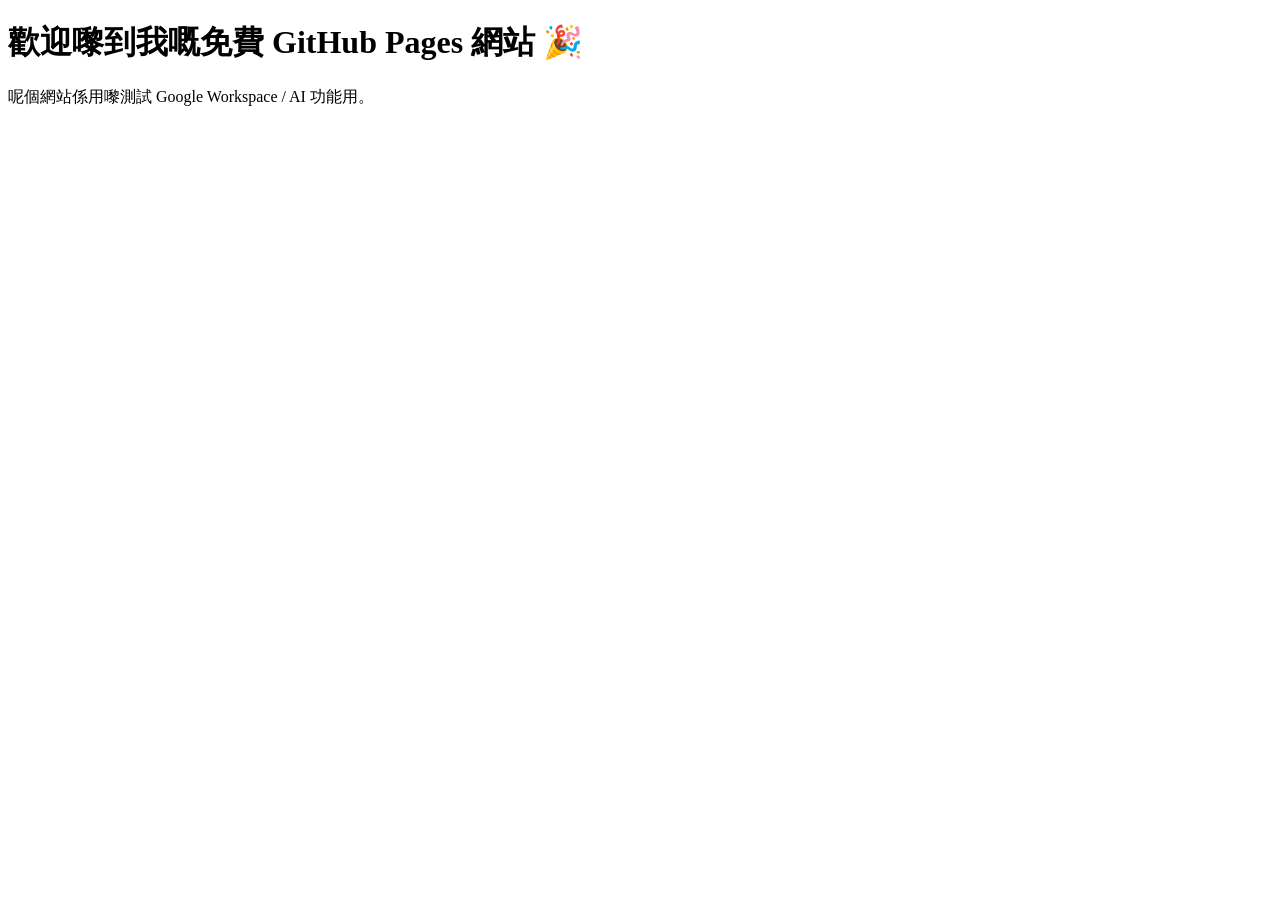
==== index.html @ 7fa21657 "Add files via upload" ====
<!DOCTYPE html>
<html>
<head>
  <meta charset="UTF-8">
  <title>My Test Site</title>
</head>
<body>
  <h1>歡迎嚟到我嘅免費 GitHub Pages 網站 🎉</h1>
  <p>呢個網站係用嚟測試 Google Workspace / AI 功能用。</p>
</body>
</html>
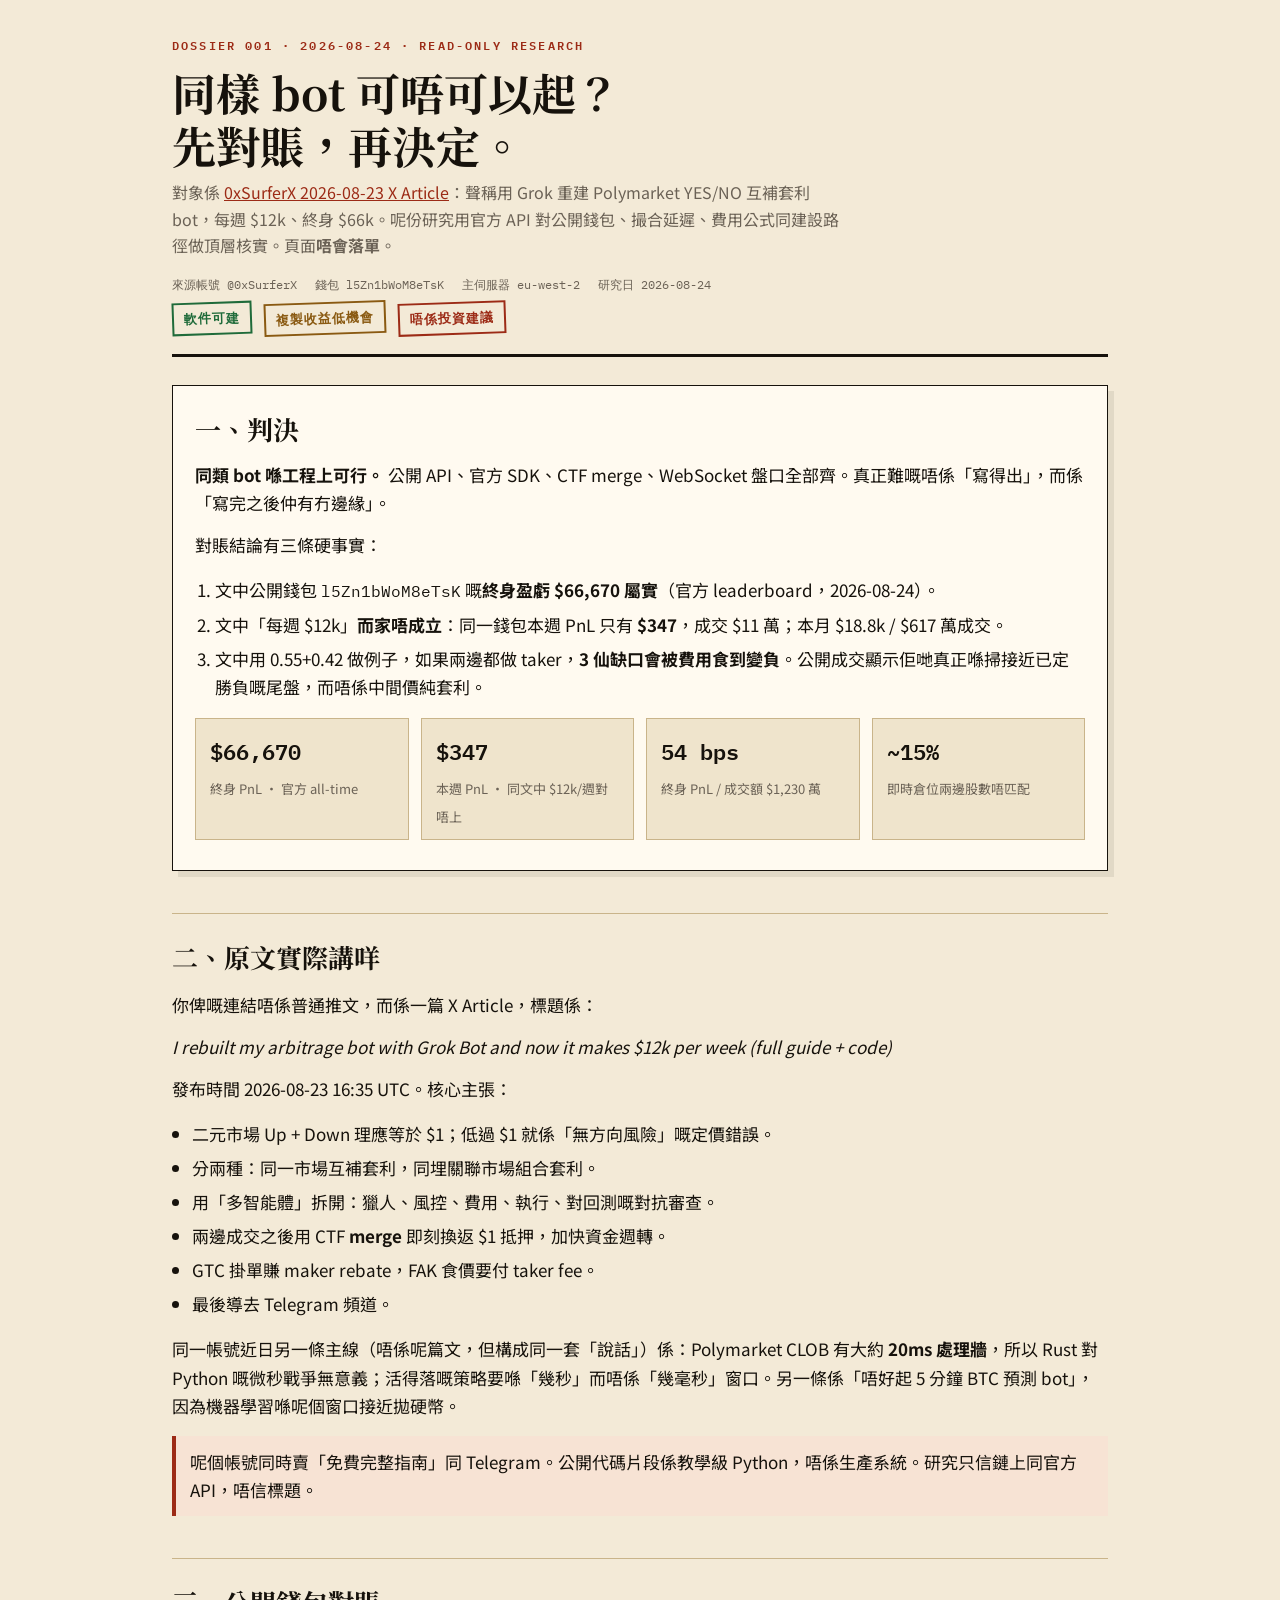
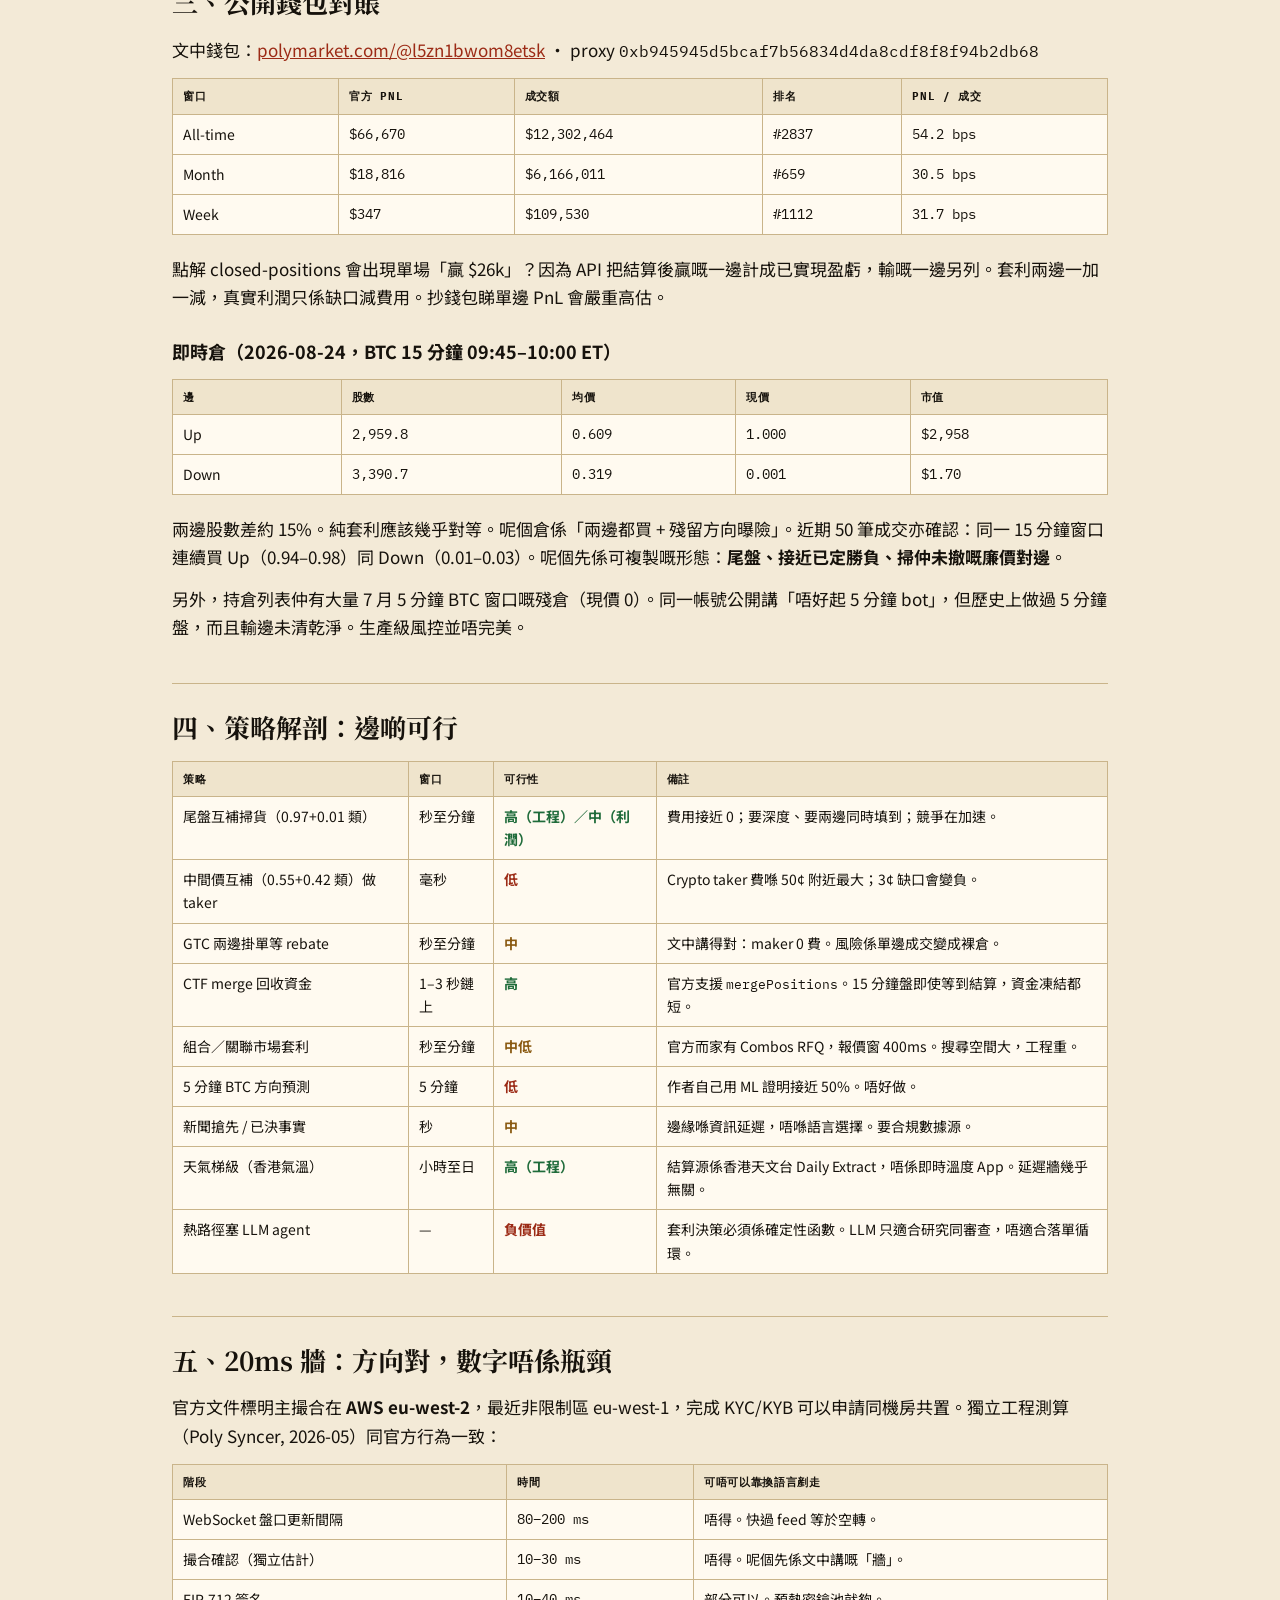
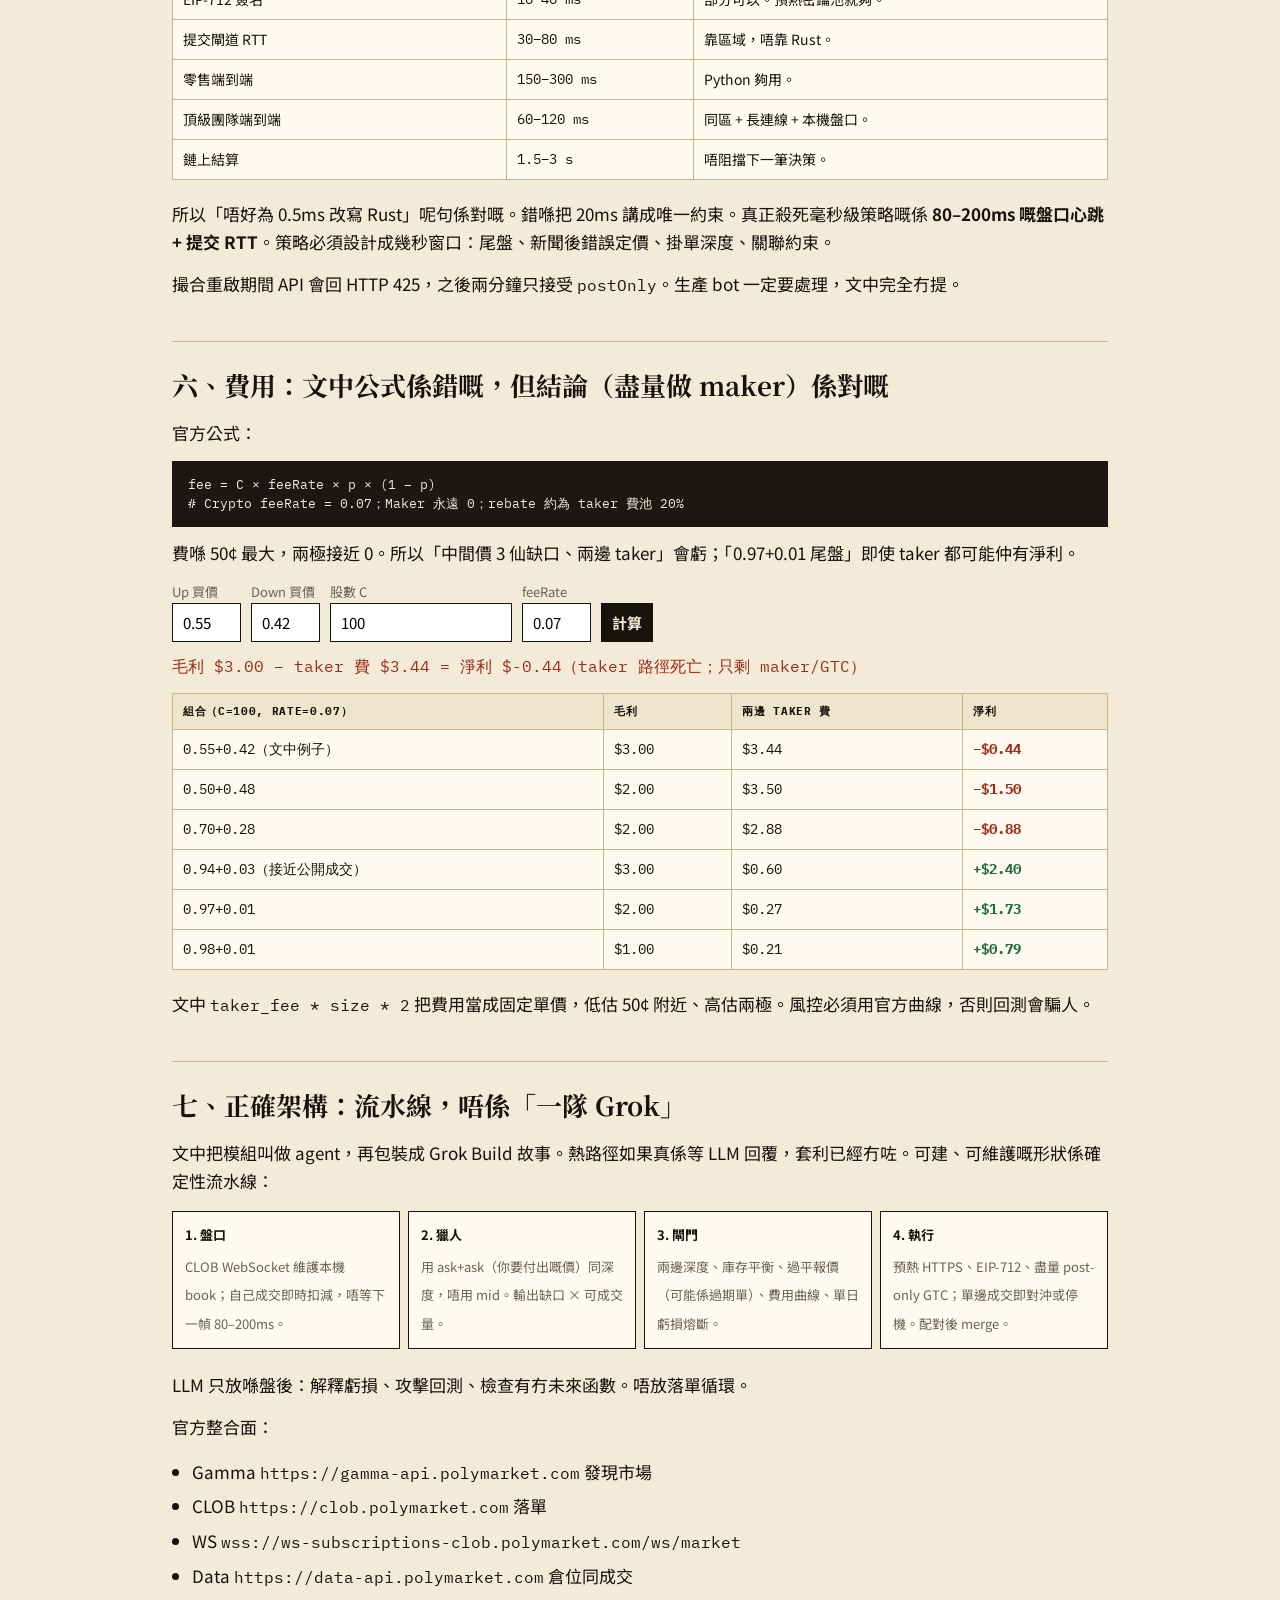
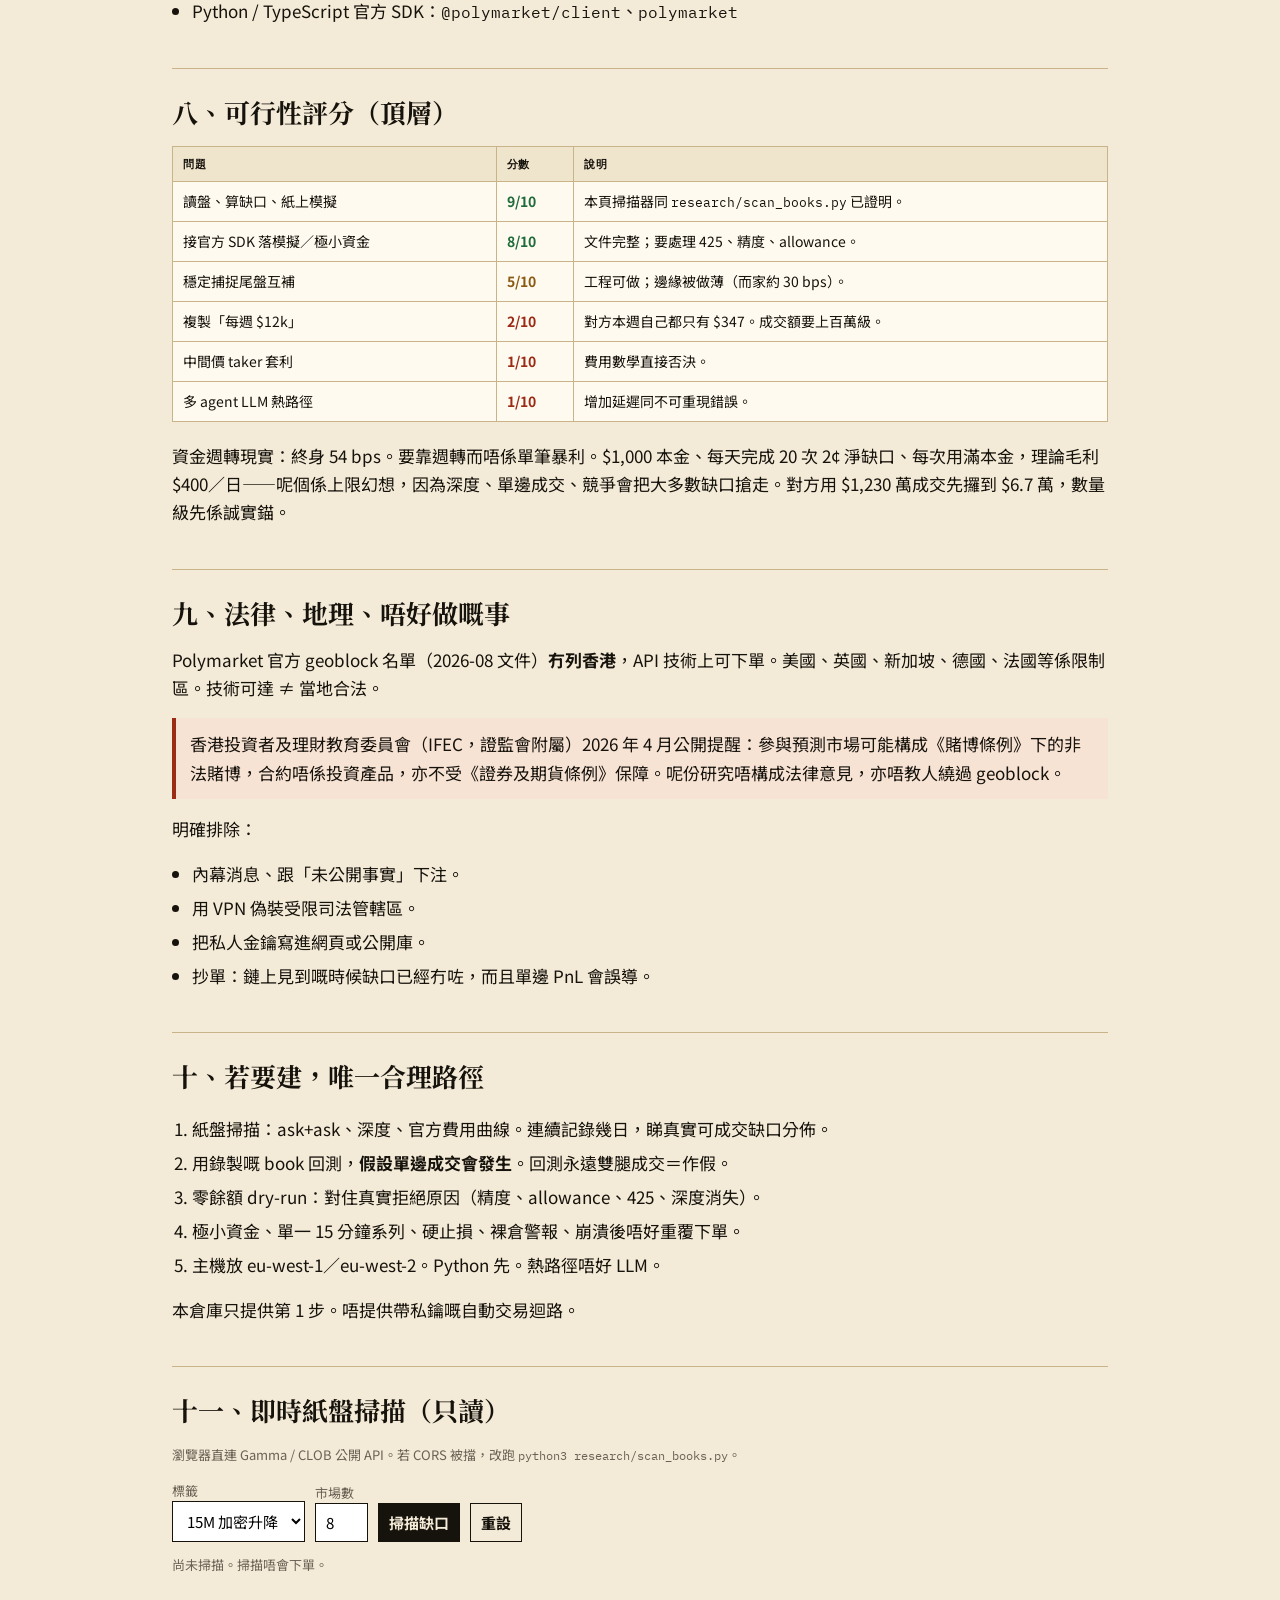
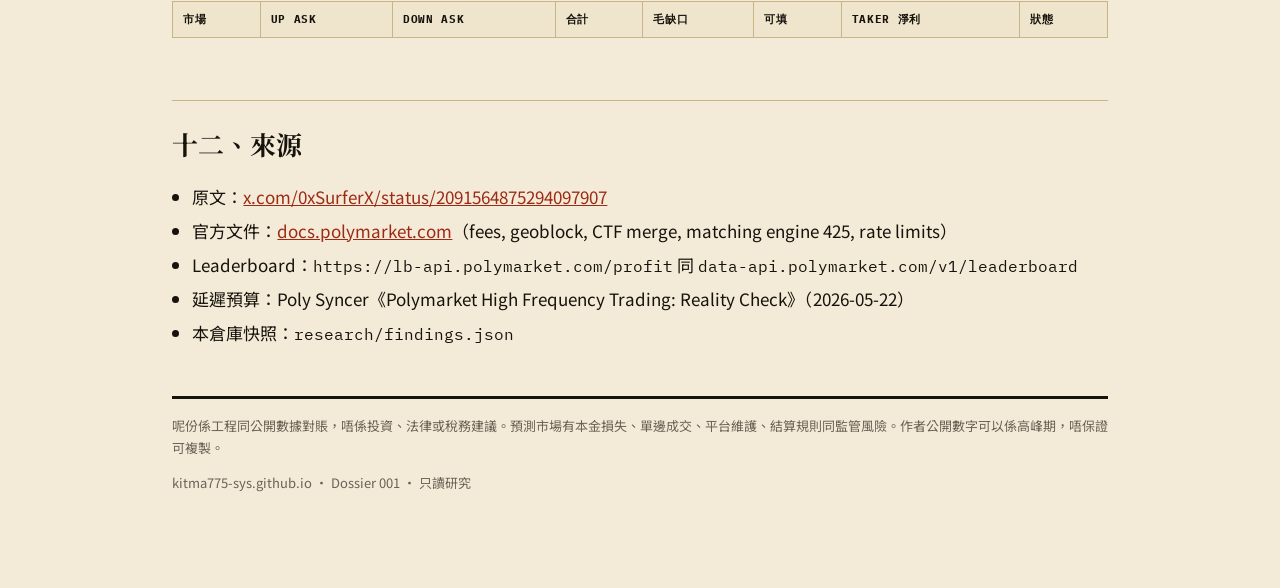
==== commit cc3fb59a: "Publish Polymarket arb-bot feasibility dossier Research the 0xSurferX article against official leade" ====
--- a/index.html
+++ b/index.html
@@ -1,11 +1,569 @@
 <!DOCTYPE html>
-<html>
+<html lang="zh-Hant">
 <head>
-  <meta charset="UTF-8">
-  <title>My Test Site</title>
+  <meta charset="UTF-8" />
+  <meta name="viewport" content="width=device-width, initial-scale=1" />
+  <title>同類 Bot 可行性研究｜0xSurferX Polymarket 套利文對賬</title>
+  <meta name="description" content="根據 0xSurferX 2026-08-23 X Article，對公開錢包、撮合延遲、費用公式與建設同類 bot 的可行性做頂層對賬。研究用途，不下單。" />
+  <link rel="preconnect" href="https://fonts.googleapis.com" />
+  <link rel="preconnect" href="https://fonts.gstatic.com" crossorigin />
+  <link href="https://fonts.googleapis.com/css2?family=IBM+Plex+Mono:wght@400;500;600&family=Noto+Sans+TC:wght@400;500;700;900&family=Noto+Serif+TC:wght@500;700&display=swap" rel="stylesheet" />
+  <style>
+    :root {
+      --ink: #16120c;
+      --paper: #f3ead7;
+      --rule: #c9b48a;
+      --stamp: #9c2b16;
+      --ok: #1f6b3a;
+      --warn: #8a5a12;
+      --muted: #6b6256;
+      --card: #fffaf0;
+      --chip: #efe4cc;
+    }
+    * { box-sizing: border-box; }
+    html, body { margin: 0; padding: 0; }
+    body {
+      background: var(--paper);
+      color: var(--ink);
+      font-family: "Noto Sans TC", "PingFang TC", sans-serif;
+      line-height: 1.65;
+      font-size: 17px;
+    }
+    .sheet {
+      max-width: 980px;
+      margin: 0 auto;
+      padding: 36px 22px 80px;
+    }
+    header.mast {
+      border-bottom: 3px solid var(--ink);
+      padding-bottom: 18px;
+      margin-bottom: 28px;
+    }
+    .kicker {
+      font-family: "IBM Plex Mono", monospace;
+      font-size: 12px;
+      letter-spacing: 0.18em;
+      text-transform: uppercase;
+      color: var(--stamp);
+      font-weight: 600;
+    }
+    h1 {
+      font-family: "Noto Serif TC", serif;
+      font-size: clamp(28px, 5vw, 44px);
+      line-height: 1.2;
+      margin: 10px 0 8px;
+      font-weight: 700;
+    }
+    .dek { color: var(--muted); font-size: 16px; max-width: 42em; }
+    .meta {
+      display: flex;
+      flex-wrap: wrap;
+      gap: 10px 18px;
+      margin-top: 16px;
+      font-family: "IBM Plex Mono", monospace;
+      font-size: 12px;
+      color: var(--muted);
+    }
+    .stamp {
+      display: inline-block;
+      border: 2px solid var(--stamp);
+      color: var(--stamp);
+      font-family: "IBM Plex Mono", monospace;
+      font-size: 13px;
+      font-weight: 600;
+      letter-spacing: 0.08em;
+      padding: 4px 10px;
+      transform: rotate(-2deg);
+      margin: 8px 8px 0 0;
+    }
+    .stamp.ok { border-color: var(--ok); color: var(--ok); }
+    .stamp.warn { border-color: var(--warn); color: var(--warn); }
+    h2 {
+      font-family: "Noto Serif TC", serif;
+      font-size: 26px;
+      margin: 42px 0 12px;
+      border-top: 1px solid var(--rule);
+      padding-top: 22px;
+    }
+    h3 { font-size: 18px; margin: 26px 0 8px; }
+    p { margin: 0 0 14px; }
+    a { color: var(--stamp); }
+    .verdict {
+      background: var(--card);
+      border: 1px solid var(--ink);
+      padding: 22px 22px 8px;
+      box-shadow: 6px 6px 0 rgba(22, 18, 12, 0.08);
+    }
+    .grid {
+      display: grid;
+      grid-template-columns: repeat(auto-fit, minmax(210px, 1fr));
+      gap: 12px;
+      margin: 16px 0 22px;
+    }
+    .tile {
+      background: var(--chip);
+      border: 1px solid var(--rule);
+      padding: 14px 14px 10px;
+    }
+    .tile b {
+      display: block;
+      font-family: "IBM Plex Mono", monospace;
+      font-size: 22px;
+      font-weight: 600;
+      margin-bottom: 4px;
+    }
+    .tile span { font-size: 13px; color: var(--muted); }
+    table {
+      width: 100%;
+      border-collapse: collapse;
+      font-size: 14px;
+      background: var(--card);
+      margin: 12px 0 20px;
+    }
+    th, td {
+      border: 1px solid var(--rule);
+      padding: 8px 10px;
+      text-align: left;
+      vertical-align: top;
+    }
+    th {
+      font-family: "IBM Plex Mono", monospace;
+      font-size: 11px;
+      letter-spacing: 0.06em;
+      text-transform: uppercase;
+      background: var(--chip);
+    }
+    .num { font-family: "IBM Plex Mono", monospace; white-space: nowrap; }
+    .good { color: var(--ok); font-weight: 700; }
+    .bad { color: var(--stamp); font-weight: 700; }
+    .mid { color: var(--warn); font-weight: 700; }
+    ul, ol { padding-left: 1.2em; }
+    li { margin-bottom: 6px; }
+    code, .mono { font-family: "IBM Plex Mono", monospace; font-size: 0.92em; }
+    pre {
+      background: #1b1712;
+      color: #f3ead7;
+      padding: 14px 16px;
+      overflow-x: auto;
+      font-family: "IBM Plex Mono", monospace;
+      font-size: 12.5px;
+      line-height: 1.5;
+    }
+    .callout {
+      border-left: 4px solid var(--stamp);
+      background: #f7e3d4;
+      padding: 12px 14px;
+      margin: 16px 0;
+    }
+    .pipe {
+      display: grid;
+      grid-template-columns: repeat(4, 1fr);
+      gap: 8px;
+      margin: 16px 0 22px;
+    }
+    .pipe div {
+      background: var(--card);
+      border: 1px solid var(--ink);
+      padding: 12px;
+      min-height: 108px;
+    }
+    .pipe strong { display: block; font-size: 13px; margin-bottom: 6px; }
+    .pipe span { font-size: 13px; color: var(--muted); }
+    @media (max-width: 760px) {
+      .pipe { grid-template-columns: 1fr 1fr; }
+    }
+    .controls {
+      display: flex;
+      flex-wrap: wrap;
+      gap: 10px;
+      align-items: end;
+      margin: 12px 0;
+    }
+    label { font-size: 13px; color: var(--muted); display: block; }
+    input, select, button {
+      font-family: inherit;
+      font-size: 15px;
+      padding: 8px 10px;
+      border: 1px solid var(--ink);
+      background: #fff;
+    }
+    button {
+      background: var(--ink);
+      color: var(--paper);
+      cursor: pointer;
+      font-weight: 700;
+    }
+    button.secondary { background: transparent; color: var(--ink); }
+    .tiny { font-size: 13px; color: var(--muted); }
+    footer {
+      margin-top: 48px;
+      border-top: 3px solid var(--ink);
+      padding-top: 16px;
+      font-size: 13px;
+      color: var(--muted);
+    }
+  </style>
 </head>
 <body>
-  <h1>歡迎嚟到我嘅免費 GitHub Pages 網站 🎉</h1>
-  <p>呢個網站係用嚟測試 Google Workspace / AI 功能用。</p>
+  <div class="sheet">
+    <header class="mast">
+      <div class="kicker">Dossier 001 · 2026-08-24 · Read-only research</div>
+      <h1>同樣 bot 可唔可以起？<br />先對賬，再決定。</h1>
+      <p class="dek">對象係 <a href="https://x.com/0xSurferX/status/2091564875294097907">0xSurferX 2026-08-23 X Article</a>：聲稱用 Grok 重建 Polymarket YES/NO 互補套利 bot，每週 $12k、終身 $66k。呢份研究用官方 API 對公開錢包、撮合延遲、費用公式同建設路徑做頂層核實。頁面<strong>唔會落單</strong>。</p>
+      <div class="meta">
+        <span>來源帳號 @0xSurferX</span>
+        <span>錢包 l5Zn1bWoM8eTsK</span>
+        <span>主伺服器 eu-west-2</span>
+        <span>研究日 2026-08-24</span>
+      </div>
+      <div>
+        <span class="stamp ok">軟件可建</span>
+        <span class="stamp warn">複製收益低機會</span>
+        <span class="stamp">唔係投資建議</span>
+      </div>
+    </header>
+
+    <section class="verdict">
+      <h2 style="border:0;margin:0 0 10px;padding:0;">一、判決</h2>
+      <p><strong>同類 bot 喺工程上可行。</strong> 公開 API、官方 SDK、CTF merge、WebSocket 盤口全部齊。真正難嘅唔係「寫得出」，而係「寫完之後仲有冇邊緣」。</p>
+      <p>對賬結論有三條硬事實：</p>
+      <ol>
+        <li>文中公開錢包 <span class="mono">l5Zn1bWoM8eTsK</span> 嘅<strong>終身盈虧 $66,670 屬實</strong>（官方 leaderboard，2026-08-24）。</li>
+        <li>文中「每週 $12k」<strong>而家唔成立</strong>：同一錢包本週 PnL 只有 <strong>$347</strong>，成交 $11 萬；本月 $18.8k / $617 萬成交。</li>
+        <li>文中用 0.55+0.42 做例子，如果兩邊都做 taker，<strong>3 仙缺口會被費用食到變負</strong>。公開成交顯示佢哋真正喺掃接近已定勝負嘅尾盤，而唔係中間價純套利。</li>
+      </ol>
+      <div class="grid">
+        <div class="tile"><b>$66,670</b><span>終身 PnL · 官方 all-time</span></div>
+        <div class="tile"><b>$347</b><span>本週 PnL · 同文中 $12k/週對唔上</span></div>
+        <div class="tile"><b>54 bps</b><span>終身 PnL / 成交額 $1,230 萬</span></div>
+        <div class="tile"><b>~15%</b><span>即時倉位兩邊股數唔匹配</span></div>
+      </div>
+    </section>
+
+    <h2>二、原文實際講咩</h2>
+    <p>你俾嘅連結唔係普通推文，而係一篇 X Article，標題係：</p>
+    <p><em>I rebuilt my arbitrage bot with Grok Bot and now it makes $12k per week (full guide + code)</em></p>
+    <p>發布時間 2026-08-23 16:35 UTC。核心主張：</p>
+    <ul>
+      <li>二元市場 Up + Down 理應等於 $1；低過 $1 就係「無方向風險」嘅定價錯誤。</li>
+      <li>分兩種：同一市場互補套利，同埋關聯市場組合套利。</li>
+      <li>用「多智能體」拆開：獵人、風控、費用、執行、對回測嘅對抗審查。</li>
+      <li>兩邊成交之後用 CTF <strong>merge</strong> 即刻換返 $1 抵押，加快資金週轉。</li>
+      <li>GTC 掛單賺 maker rebate，FAK 食價要付 taker fee。</li>
+      <li>最後導去 Telegram 頻道。</li>
+    </ul>
+    <p>同一帳號近日另一條主線（唔係呢篇文，但構成同一套「說話」）係：Polymarket CLOB 有大約 <strong>20ms 處理牆</strong>，所以 Rust 對 Python 嘅微秒戰爭無意義；活得落嘅策略要喺「幾秒」而唔係「幾毫秒」窗口。另一條係「唔好起 5 分鐘 BTC 預測 bot」，因為機器學習喺呢個窗口接近拋硬幣。</p>
+    <div class="callout">呢個帳號同時賣「免費完整指南」同 Telegram。公開代碼片段係教學級 Python，唔係生產系統。研究只信鏈上同官方 API，唔信標題。</div>
+
+    <h2>三、公開錢包對賬</h2>
+    <p>文中錢包：<a href="https://polymarket.com/@l5zn1bwom8etsk">polymarket.com/@l5zn1bwom8etsk</a> · proxy <span class="mono">0xb945945d5bcaf7b56834d4da8cdf8f8f94b2db68</span></p>
+    <table>
+      <thead>
+        <tr><th>窗口</th><th>官方 PnL</th><th>成交額</th><th>排名</th><th>PnL / 成交</th></tr>
+      </thead>
+      <tbody>
+        <tr><td>All-time</td><td class="num">$66,670</td><td class="num">$12,302,464</td><td class="num">#2837</td><td class="num">54.2 bps</td></tr>
+        <tr><td>Month</td><td class="num">$18,816</td><td class="num">$6,166,011</td><td class="num">#659</td><td class="num">30.5 bps</td></tr>
+        <tr><td>Week</td><td class="num">$347</td><td class="num">$109,530</td><td class="num">#1112</td><td class="num">31.7 bps</td></tr>
+      </tbody>
+    </table>
+    <p>點解 closed-positions 會出現單場「贏 $26k」？因為 API 把結算後贏嘅一邊計成已實現盈虧，輸嘅一邊另列。套利兩邊一加一減，真實利潤只係缺口減費用。抄錢包睇單邊 PnL 會嚴重高估。</p>
+    <h3>即時倉（2026-08-24，BTC 15 分鐘 09:45–10:00 ET）</h3>
+    <table>
+      <thead><tr><th>邊</th><th>股數</th><th>均價</th><th>現價</th><th>市值</th></tr></thead>
+      <tbody>
+        <tr><td>Up</td><td class="num">2,959.8</td><td class="num">0.609</td><td class="num">1.000</td><td class="num">$2,958</td></tr>
+        <tr><td>Down</td><td class="num">3,390.7</td><td class="num">0.319</td><td class="num">0.001</td><td class="num">$1.70</td></tr>
+      </tbody>
+    </table>
+    <p>兩邊股數差約 15%。純套利應該幾乎對等。呢個倉係「兩邊都買 + 殘留方向曝險」。近期 50 筆成交亦確認：同一 15 分鐘窗口連續買 Up（0.94–0.98）同 Down（0.01–0.03）。呢個先係可複製嘅形態：<strong>尾盤、接近已定勝負、掃仲未撤嘅廉價對邊</strong>。</p>
+    <p>另外，持倉列表仲有大量 7 月 5 分鐘 BTC 窗口嘅殘倉（現價 0）。同一帳號公開講「唔好起 5 分鐘 bot」，但歷史上做過 5 分鐘盤，而且輸邊未清乾淨。生產級風控並唔完美。</p>
+
+    <h2>四、策略解剖：邊啲可行</h2>
+    <table>
+      <thead><tr><th>策略</th><th>窗口</th><th>可行性</th><th>備註</th></tr></thead>
+      <tbody>
+        <tr>
+          <td>尾盤互補掃貨（0.97+0.01 類）</td>
+          <td>秒至分鐘</td>
+          <td class="good">高（工程）／中（利潤）</td>
+          <td>費用接近 0；要深度、要兩邊同時填到；競爭在加速。</td>
+        </tr>
+        <tr>
+          <td>中間價互補（0.55+0.42 類）做 taker</td>
+          <td>毫秒</td>
+          <td class="bad">低</td>
+          <td>Crypto taker 費喺 50¢ 附近最大；3¢ 缺口會變負。</td>
+        </tr>
+        <tr>
+          <td>GTC 兩邊掛單等 rebate</td>
+          <td>秒至分鐘</td>
+          <td class="mid">中</td>
+          <td>文中講得對：maker 0 費。風險係單邊成交變成裸倉。</td>
+        </tr>
+        <tr>
+          <td>CTF merge 回收資金</td>
+          <td>1–3 秒鏈上</td>
+          <td class="good">高</td>
+          <td>官方支援 <span class="mono">mergePositions</span>。15 分鐘盤即使等到結算，資金凍結都短。</td>
+        </tr>
+        <tr>
+          <td>組合／關聯市場套利</td>
+          <td>秒至分鐘</td>
+          <td class="mid">中低</td>
+          <td>官方而家有 Combos RFQ，報價窗 400ms。搜尋空間大，工程重。</td>
+        </tr>
+        <tr>
+          <td>5 分鐘 BTC 方向預測</td>
+          <td>5 分鐘</td>
+          <td class="bad">低</td>
+          <td>作者自己用 ML 證明接近 50%。唔好做。</td>
+        </tr>
+        <tr>
+          <td>新聞搶先 / 已決事實</td>
+          <td>秒</td>
+          <td class="mid">中</td>
+          <td>邊緣喺資訊延遲，唔喺語言選擇。要合規數據源。</td>
+        </tr>
+        <tr>
+          <td>天氣梯級（香港氣溫）</td>
+          <td>小時至日</td>
+          <td class="good">高（工程）</td>
+          <td>結算源係香港天文台 Daily Extract，唔係即時溫度 App。延遲牆幾乎無關。</td>
+        </tr>
+        <tr>
+          <td>熱路徑塞 LLM agent</td>
+          <td>—</td>
+          <td class="bad">負價值</td>
+          <td>套利決策必須係確定性函數。LLM 只適合研究同審查，唔適合落單循環。</td>
+        </tr>
+      </tbody>
+    </table>
+
+    <h2>五、20ms 牆：方向對，數字唔係瓶頸</h2>
+    <p>官方文件標明主撮合在 <strong>AWS eu-west-2</strong>，最近非限制區 eu-west-1，完成 KYC/KYB 可以申請同機房共置。獨立工程測算（Poly Syncer, 2026-05）同官方行為一致：</p>
+    <table>
+      <thead><tr><th>階段</th><th>時間</th><th>可唔可以靠換語言剷走</th></tr></thead>
+      <tbody>
+        <tr><td>WebSocket 盤口更新間隔</td><td class="num">80–200 ms</td><td>唔得。快過 feed 等於空轉。</td></tr>
+        <tr><td>撮合確認（獨立估計）</td><td class="num">10–30 ms</td><td>唔得。呢個先係文中講嘅「牆」。</td></tr>
+        <tr><td>EIP-712 簽名</td><td class="num">10–40 ms</td><td>部分可以。預熱密鑰池就夠。</td></tr>
+        <tr><td>提交閘道 RTT</td><td class="num">30–80 ms</td><td>靠區域，唔靠 Rust。</td></tr>
+        <tr><td>零售端到端</td><td class="num">150–300 ms</td><td>Python 夠用。</td></tr>
+        <tr><td>頂級團隊端到端</td><td class="num">60–120 ms</td><td>同區 + 長連線 + 本機盤口。</td></tr>
+        <tr><td>鏈上結算</td><td class="num">1.5–3 s</td><td>唔阻擋下一筆決策。</td></tr>
+      </tbody>
+    </table>
+    <p>所以「唔好為 0.5ms 改寫 Rust」呢句係對嘅。錯喺把 20ms 講成唯一約束。真正殺死毫秒級策略嘅係 <strong>80–200ms 嘅盤口心跳 + 提交 RTT</strong>。策略必須設計成幾秒窗口：尾盤、新聞後錯誤定價、掛單深度、關聯約束。</p>
+    <p>撮合重啟期間 API 會回 HTTP 425，之後兩分鐘只接受 <span class="mono">postOnly</span>。生產 bot 一定要處理，文中完全冇提。</p>
+
+    <h2>六、費用：文中公式係錯嘅，但結論（盡量做 maker）係對嘅</h2>
+    <p>官方公式：</p>
+    <pre>fee = C × feeRate × p × (1 − p)
+# Crypto feeRate = 0.07；Maker 永遠 0；rebate 約為 taker 費池 20%</pre>
+    <p>費喺 50¢ 最大，兩極接近 0。所以「中間價 3 仙缺口、兩邊 taker」會虧；「0.97+0.01 尾盤」即使 taker 都可能仲有淨利。</p>
+    <div class="controls">
+      <div><label>Up 買價</label><input id="feeUp" type="number" step="0.01" min="0.01" max="0.99" value="0.55" /></div>
+      <div><label>Down 買價</label><input id="feeDn" type="number" step="0.01" min="0.01" max="0.99" value="0.42" /></div>
+      <div><label>股數 C</label><input id="feeC" type="number" step="1" min="1" value="100" /></div>
+      <div><label>feeRate</label><input id="feeR" type="number" step="0.01" min="0" max="0.2" value="0.07" /></div>
+      <button type="button" onclick="calcFee()">計算</button>
+    </div>
+    <p id="feeOut" class="mono">按計算睇官方 taker 淨利。</p>
+    <table>
+      <thead><tr><th>組合（C=100, rate=0.07）</th><th>毛利</th><th>兩邊 taker 費</th><th>淨利</th></tr></thead>
+      <tbody>
+        <tr><td class="num">0.55+0.42（文中例子）</td><td class="num">$3.00</td><td class="num">$3.44</td><td class="num bad">−$0.44</td></tr>
+        <tr><td class="num">0.50+0.48</td><td class="num">$2.00</td><td class="num">$3.50</td><td class="num bad">−$1.50</td></tr>
+        <tr><td class="num">0.70+0.28</td><td class="num">$2.00</td><td class="num">$2.88</td><td class="num bad">−$0.88</td></tr>
+        <tr><td class="num">0.94+0.03（接近公開成交）</td><td class="num">$3.00</td><td class="num">$0.60</td><td class="num good">+$2.40</td></tr>
+        <tr><td class="num">0.97+0.01</td><td class="num">$2.00</td><td class="num">$0.27</td><td class="num good">+$1.73</td></tr>
+        <tr><td class="num">0.98+0.01</td><td class="num">$1.00</td><td class="num">$0.21</td><td class="num good">+$0.79</td></tr>
+      </tbody>
+    </table>
+    <p>文中 <span class="mono">taker_fee * size * 2</span> 把費用當成固定單價，低估 50¢ 附近、高估兩極。風控必須用官方曲線，否則回測會騙人。</p>
+
+    <h2>七、正確架構：流水線，唔係「一隊 Grok」</h2>
+    <p>文中把模組叫做 agent，再包裝成 Grok Build 故事。熱路徑如果真係等 LLM 回覆，套利已經冇咗。可建、可維護嘅形狀係確定性流水線：</p>
+    <div class="pipe">
+      <div><strong>1. 盤口</strong><span>CLOB WebSocket 維護本機 book；自己成交即時扣減，唔等下一幀 80–200ms。</span></div>
+      <div><strong>2. 獵人</strong><span>用 ask+ask（你要付出嘅價）同深度，唔用 mid。輸出缺口 × 可成交量。</span></div>
+      <div><strong>3. 閘門</strong><span>兩邊深度、庫存平衡、過平報價（可能係過期單）、費用曲線、單日虧損熔斷。</span></div>
+      <div><strong>4. 執行</strong><span>預熱 HTTPS、EIP-712、盡量 post-only GTC；單邊成交即對沖或停機。配對後 merge。</span></div>
+    </div>
+    <p>LLM 只放喺盤後：解釋虧損、攻擊回測、檢查有冇未來函數。唔放落單循環。</p>
+    <p>官方整合面：</p>
+    <ul>
+      <li>Gamma <span class="mono">https://gamma-api.polymarket.com</span> 發現市場</li>
+      <li>CLOB <span class="mono">https://clob.polymarket.com</span> 落單</li>
+      <li>WS <span class="mono">wss://ws-subscriptions-clob.polymarket.com/ws/market</span></li>
+      <li>Data <span class="mono">https://data-api.polymarket.com</span> 倉位同成交</li>
+      <li>Python / TypeScript 官方 SDK：<span class="mono">@polymarket/client</span>、<span class="mono">polymarket</span></li>
+    </ul>
+
+    <h2>八、可行性評分（頂層）</h2>
+    <table>
+      <thead><tr><th>問題</th><th>分數</th><th>說明</th></tr></thead>
+      <tbody>
+        <tr><td>讀盤、算缺口、紙上模擬</td><td class="good">9/10</td><td>本頁掃描器同 <span class="mono">research/scan_books.py</span> 已證明。</td></tr>
+        <tr><td>接官方 SDK 落模擬／極小資金</td><td class="good">8/10</td><td>文件完整；要處理 425、精度、allowance。</td></tr>
+        <tr><td>穩定捕捉尾盤互補</td><td class="mid">5/10</td><td>工程可做；邊緣被做薄（而家約 30 bps）。</td></tr>
+        <tr><td>複製「每週 $12k」</td><td class="bad">2/10</td><td>對方本週自己都只有 $347。成交額要上百萬級。</td></tr>
+        <tr><td>中間價 taker 套利</td><td class="bad">1/10</td><td>費用數學直接否決。</td></tr>
+        <tr><td>多 agent LLM 熱路徑</td><td class="bad">1/10</td><td>增加延遲同不可重現錯誤。</td></tr>
+      </tbody>
+    </table>
+    <p>資金週轉現實：終身 54 bps。要靠週轉而唔係單筆暴利。$1,000 本金、每天完成 20 次 2¢ 淨缺口、每次用滿本金，理論毛利 $400／日——呢個係上限幻想，因為深度、單邊成交、競爭會把大多數缺口搶走。對方用 $1,230 萬成交先攞到 $6.7 萬，數量級先係誠實錨。</p>
+
+    <h2>九、法律、地理、唔好做嘅事</h2>
+    <p>Polymarket 官方 geoblock 名單（2026-08 文件）<strong>冇列香港</strong>，API 技術上可下單。美國、英國、新加坡、德國、法國等係限制區。技術可達 ≠ 當地合法。</p>
+    <div class="callout">香港投資者及理財教育委員會（IFEC，證監會附屬）2026 年 4 月公開提醒：參與預測市場可能構成《賭博條例》下的非法賭博，合約唔係投資產品，亦不受《證券及期貨條例》保障。呢份研究唔構成法律意見，亦唔教人繞過 geoblock。</div>
+    <p>明確排除：</p>
+    <ul>
+      <li>內幕消息、跟「未公開事實」下注。</li>
+      <li>用 VPN 偽裝受限司法管轄區。</li>
+      <li>把私人金鑰寫進網頁或公開庫。</li>
+      <li>抄單：鏈上見到嘅時候缺口已經冇咗，而且單邊 PnL 會誤導。</li>
+    </ul>
+
+    <h2>十、若要建，唯一合理路徑</h2>
+    <ol>
+      <li>紙盤掃描：ask+ask、深度、官方費用曲線。連續記錄幾日，睇真實可成交缺口分佈。</li>
+      <li>用錄製嘅 book 回測，<strong>假設單邊成交會發生</strong>。回測永遠雙腿成交＝作假。</li>
+      <li>零餘額 dry-run：對住真實拒絕原因（精度、allowance、425、深度消失）。</li>
+      <li>極小資金、單一 15 分鐘系列、硬止損、裸倉警報、崩潰後唔好重覆下單。</li>
+      <li>主機放 eu-west-1／eu-west-2。Python 先。熱路徑唔好 LLM。</li>
+    </ol>
+    <p>本倉庫只提供第 1 步。唔提供帶私鑰嘅自動交易迴路。</p>
+
+    <h2>十一、即時紙盤掃描（只讀）</h2>
+    <p class="tiny">瀏覽器直連 Gamma / CLOB 公開 API。若 CORS 被擋，改跑 <span class="mono">python3 research/scan_books.py</span>。</p>
+    <div class="controls">
+      <div>
+        <label>標籤</label>
+        <select id="tag">
+          <option value="15M" selected>15M 加密升降</option>
+          <option value="5M">5M</option>
+          <option value="crypto">crypto</option>
+        </select>
+      </div>
+      <div><label>市場數</label><input id="limit" type="number" min="3" max="20" value="8" /></div>
+      <button type="button" id="scanBtn" onclick="runScan()">掃描缺口</button>
+      <button type="button" class="secondary" onclick="location.reload()">重設</button>
+    </div>
+    <p id="scanStatus" class="tiny">尚未掃描。掃描唔會下單。</p>
+    <div style="overflow-x:auto">
+      <table id="scanTable">
+        <thead>
+          <tr>
+            <th>市場</th><th>Up ask</th><th>Down ask</th><th>合計</th><th>毛缺口</th><th>可填</th><th>Taker 淨利</th><th>狀態</th>
+          </tr>
+        </thead>
+        <tbody></tbody>
+      </table>
+    </div>
+
+    <h2>十二、來源</h2>
+    <ul>
+      <li>原文：<a href="https://x.com/0xSurferX/status/2091564875294097907">x.com/0xSurferX/status/2091564875294097907</a></li>
+      <li>官方文件：<a href="https://docs.polymarket.com/">docs.polymarket.com</a>（fees, geoblock, CTF merge, matching engine 425, rate limits）</li>
+      <li>Leaderboard：<span class="mono">https://lb-api.polymarket.com/profit</span> 同 <span class="mono">data-api.polymarket.com/v1/leaderboard</span></li>
+      <li>延遲預算：Poly Syncer《Polymarket High Frequency Trading: Reality Check》（2026-05-22）</li>
+      <li>本倉庫快照：<span class="mono">research/findings.json</span></li>
+    </ul>
+
+    <footer>
+      <p>呢份係工程同公開數據對賬，唔係投資、法律或稅務建議。預測市場有本金損失、單邊成交、平台維護、結算規則同監管風險。作者公開數字可以係高峰期，唔保證可複製。</p>
+      <p>kitma775-sys.github.io · Dossier 001 · 只讀研究</p>
+    </footer>
+  </div>
+  <script>
+    function takerFee(c, p, rate) {
+      const x = Math.min(Math.max(Number(p), 0), 1);
+      return Number(c) * Number(rate) * x * (1 - x);
+    }
+    function calcFee() {
+      const up = Number(document.getElementById("feeUp").value);
+      const dn = Number(document.getElementById("feeDn").value);
+      const c = Number(document.getElementById("feeC").value);
+      const r = Number(document.getElementById("feeR").value);
+      const gross = (1 - up - dn) * c;
+      const fees = takerFee(c, up, r) + takerFee(c, dn, r);
+      const net = gross - fees;
+      const el = document.getElementById("feeOut");
+      el.textContent = "毛利 $" + gross.toFixed(2) + " − taker 費 $" + fees.toFixed(2) + " = 淨利 $" + net.toFixed(2) +
+        (net > 0 ? "（taker 路徑可活）" : "（taker 路徑死亡；只剩 maker/GTC）");
+      el.style.color = net > 0 ? "#1f6b3a" : "#9c2b16";
+    }
+    calcFee();
+
+    async function fetchJson(url) {
+      const res = await fetch(url, { headers: { "Accept": "application/json" } });
+      if (!res.ok) throw new Error(url + " HTTP " + res.status);
+      return res.json();
+    }
+    function bestAsk(book) {
+      const asks = (book && book.asks) || [];
+      if (!asks.length) return [null, 0];
+      const levels = asks.map((x) => [Number(x.price), Number(x.size)]).sort((a, b) => a[0] - b[0]);
+      return levels[0];
+    }
+    async function runScan() {
+      const status = document.getElementById("scanStatus");
+      const tbody = document.querySelector("#scanTable tbody");
+      const btn = document.getElementById("scanBtn");
+      tbody.innerHTML = "";
+      btn.disabled = true;
+      status.textContent = "讀取公開盤口中…";
+      try {
+        const tag = document.getElementById("tag").value;
+        const limit = Number(document.getElementById("limit").value) || 8;
+        const events = await fetchJson("https://gamma-api.polymarket.com/events?active=true&closed=false&limit=" + Math.max(limit * 4, 24) + "&tag_slug=" + encodeURIComponent(tag));
+        const now = Date.now();
+        for (const ev of events || []) {
+          const market = (ev.markets || [])[0];
+          if (!market || !market.clobTokenIds) continue;
+          if (market.closed || ev.closed || market.acceptingOrders === false) continue;
+          const end = Date.parse(market.endDate || ev.endDate || "");
+          if (end && end < now) continue;
+          if (tbody.rows.length >= limit) break;
+          const tokens = JSON.parse(market.clobTokenIds);
+          if (tokens.length < 2) continue;
+          const [yesBook, noBook] = await Promise.all([
+            fetchJson("https://clob.polymarket.com/book?token_id=" + tokens[0]),
+            fetchJson("https://clob.polymarket.com/book?token_id=" + tokens[1])
+          ]);
+          const [upAsk, upSz] = bestAsk(yesBook);
+          const [dnAsk, dnSz] = bestAsk(noBook);
+          const tr = document.createElement("tr");
+          if (upAsk == null || dnAsk == null) {
+            tr.innerHTML = "<td>" + (ev.title || ev.slug) + "</td><td class='num'>" + (upAsk ?? "—") + "</td><td class='num'>" + (dnAsk ?? "—") + "</td><td colspan='5'>單邊或空盤，缺口唔可成交</td>";
+            tbody.appendChild(tr);
+            continue;
+          }
+          const pair = upAsk + dnAsk;
+          const gross = 1 - pair;
+          const fill = Math.min(upSz, dnSz);
+          const fees = takerFee(fill, upAsk, 0.07) + takerFee(fill, dnAsk, 0.07);
+          const net = gross * fill - fees;
+          const ok = net > 0 && gross > 0;
+          tr.innerHTML = "<td>" + (ev.title || ev.slug) + "</td>" +
+            "<td class='num'>" + upAsk.toFixed(3) + "</td>" +
+            "<td class='num'>" + dnAsk.toFixed(3) + "</td>" +
+            "<td class='num'>" + pair.toFixed(3) + "</td>" +
+            "<td class='num'>" + (gross * 100).toFixed(1) + "¢</td>" +
+            "<td class='num'>" + fill.toFixed(1) + "</td>" +
+            "<td class='num " + (ok ? "good" : "bad") + "'>$" + net.toFixed(2) + "</td>" +
+            "<td>" + (ok ? "taker 可活" : (gross > 0 ? "費後死亡" : "無缺口")) + "</td>";
+          tbody.appendChild(tr);
+        }
+        status.textContent = "完成 " + tbody.rows.length + " 個仍接受訂單嘅市場。數字係當下頂檔，下一秒就會變。Crypto feeRate 假設 0.07。";
+      } catch (err) {
+        status.textContent = "掃描失敗：" + err.message + "。用 python3 research/scan_books.py。";
+      } finally {
+        btn.disabled = false;
+      }
+    }
+  </script>
 </body>
 </html>
